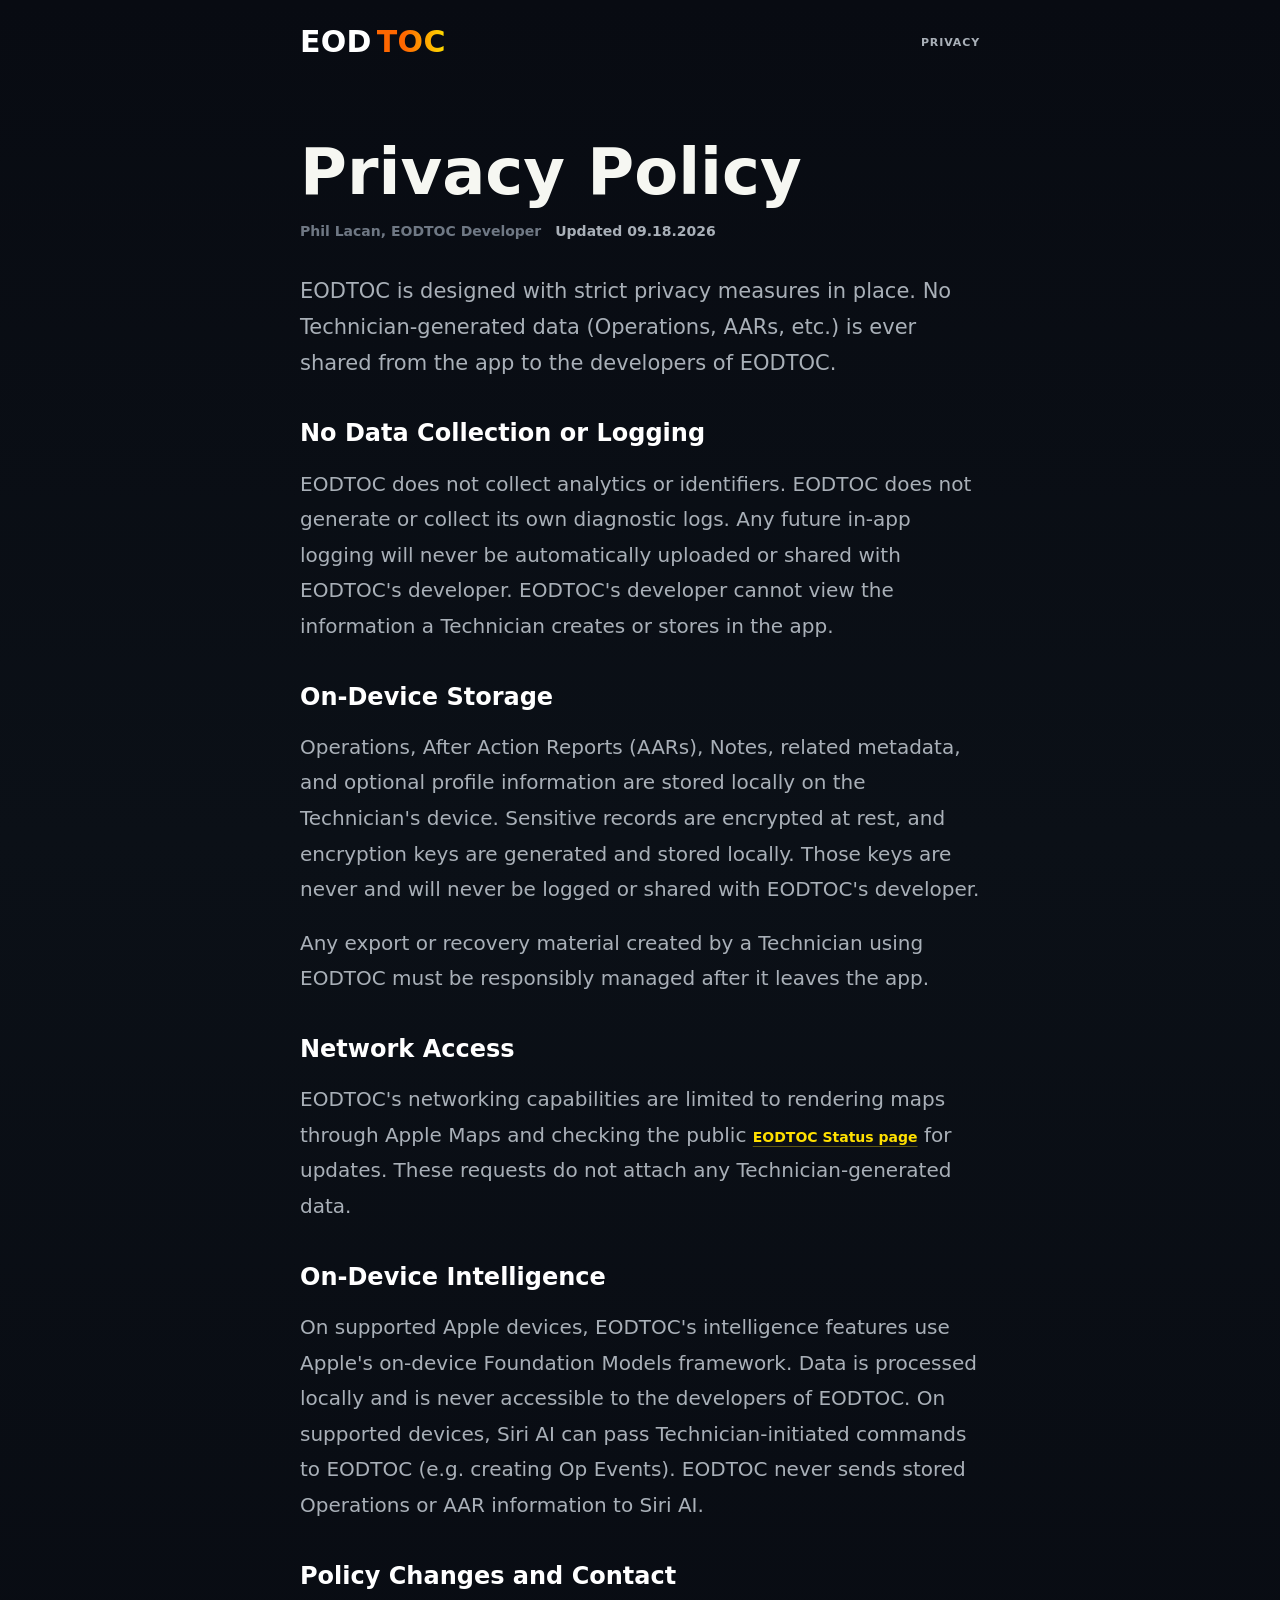
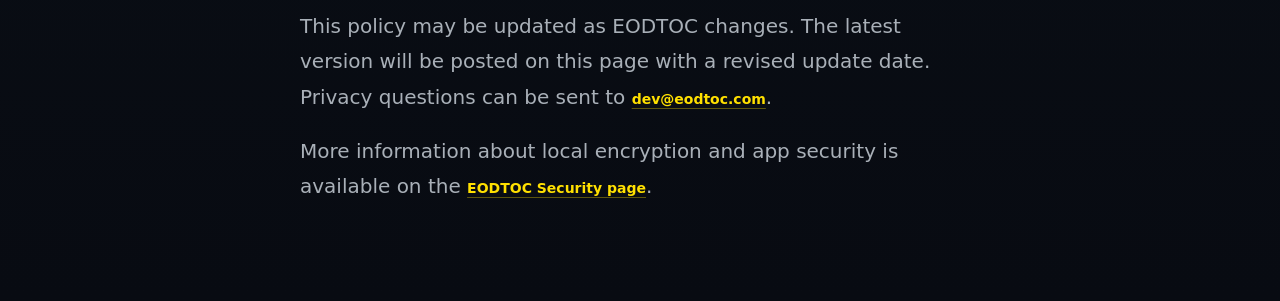
==== privacy/index.html @ 59a1eec7 "pp added, ready for release" ====
<!DOCTYPE html>
<html lang="en">
  <head>
    <meta charset="UTF-8">
    <meta name="viewport" content="width=device-width, initial-scale=1.0">
    <meta name="description" content="EODTOC privacy policy and information about how app data is handled.">
    <title>Privacy | EOD TOC</title>
    <link rel="icon" type="image/png" href="../favicon-small.png">
    <link rel="stylesheet" href="../style.css">
  </head>
  <body class="security-page">
    <header class="security-nav" aria-label="EOD TOC privacy page">
      <a class="title title--compact" href="../" aria-label="EOD TOC home">
        <span class="eod">EOD</span>
        <span class="toc">TOC</span>
      </a>
      <span class="security-nav-label">Privacy</span>
    </header>

    <main class="security-main">
      <article class="security-article">
        <header class="security-hero">
          <h1>Privacy Policy</h1>
          <div class="security-byline">
            <span>Phil Lacan, EODTOC Developer</span>
            <span>Updated 09.18.2026</span>
          </div>
          <p>
            EODTOC is designed with strict privacy measures in place.
            No Technician-generated data (Operations, AARs, etc.) is ever shared from the app to the developers of EODTOC.
          </p>
        </header>

        <section class="security-prose" aria-labelledby="collection-title">
          <h2 id="collection-title">No Data Collection or Logging</h2>
          <p>
            EODTOC does not collect analytics or identifiers. EODTOC does not generate or collect its own diagnostic
            logs. Any future in-app logging will never be automatically uploaded or shared with EODTOC's developer.
            EODTOC's developer cannot view the information a Technician creates or stores in the app.
          </p>
        </section>

        <section class="security-prose" aria-labelledby="storage-title">
          <h2 id="storage-title">On-Device Storage</h2>
          <p>
            Operations, After Action Reports (AARs), Notes, related metadata, and optional profile information are
            stored locally on the Technician's device. Sensitive records are encrypted at rest, and encryption keys
            are generated and stored locally. Those keys are never and will never be logged or shared with EODTOC's developer.
          </p>
          <p>
            Any export or recovery material created by a Technician using EODTOC must be
            responsibly managed after it leaves the app.
          </p>
        </section>

        <section class="security-prose" aria-labelledby="network-title">
          <h2 id="network-title">Network Access</h2>
          <p>
            EODTOC's networking capabilities are limited to rendering maps through Apple Maps and checking the public
            <a href="../status/">EODTOC Status page</a> for updates. These requests do not attach any Technician-generated
            data.
          </p>
        </section>

        <section class="security-prose" aria-labelledby="intelligence-title">
          <h2 id="intelligence-title">On-Device Intelligence</h2>
          <p>
            On supported Apple devices, EODTOC's intelligence features use Apple's on-device Foundation Models
            framework. Data is processed locally and is never accessible to the developers of EODTOC. On supported devices,
            Siri AI can pass Technician-initiated commands to EODTOC (e.g. creating Op Events). EODTOC never sends stored
            Operations or AAR information to Siri AI.
          </p>
        </section>

        <section class="security-prose" aria-labelledby="changes-title">
          <h2 id="changes-title">Policy Changes and Contact</h2>
          <p>
            This policy may be updated as EODTOC changes. The latest version will be posted on this page with a revised
            update date. Privacy questions can be sent to <a href="mailto:dev@eodtoc.com">dev@eodtoc.com</a>.
          </p>
          <p>
            More information about local encryption and app security is available on the
            <a href="../security/">EODTOC Security page</a>.
          </p>
        </section>
      </article>
    </main>
  </body>
</html>
---- style.css ----
:root {
  --bg: #080b12;
  --panel: rgba(18, 23, 32, 0.78);
  --panel-strong: rgba(26, 33, 45, 0.92);
  --line: rgba(255, 255, 255, 0.12);
  --text: #f6f7f2;
  --muted: #a9b0b8;
  --subtle: #6f7884;
  --orange: #ff6700;
  --gold: #ffe000;
  --green: #71d28b;
  --cyan: #63c9d7;
  --red: #f16165;
  --scroll-progress: 0;
  --top-progress: 0;
  --top-offset: -14px;
  --top-bg-alpha: 0;
  --top-border-alpha: 0;
  --top-shadow-alpha: 0;
  --splash-opacity: 1;
  --splash-offset: 0px;
  --splash-scale: 1;
  --email-opacity: 1;
}

* {
  margin: 0;
  padding: 0;
  box-sizing: border-box;
}

html {
  background: var(--bg);
  color: var(--text);
  scroll-behavior: smooth;
}

body {
  min-height: 100vh;
  overflow-x: hidden;
  background:
    radial-gradient(circle at 82% 18%, rgba(99, 201, 215, 0.08), transparent 28%),
    radial-gradient(circle at 18% 92%, rgba(255, 103, 0, 0.1), transparent 30%),
    linear-gradient(180deg, #080b12 0%, #0b1017 42%, #080b12 100%);
  font-family: Inter, ui-sans-serif, system-ui, -apple-system, BlinkMacSystemFont, "Segoe UI", sans-serif;
}

body::before {
  position: fixed;
  inset: 0;
  z-index: -1;
  pointer-events: none;
  content: "";
  background-image:
    linear-gradient(rgba(255, 255, 255, 0.035) 1px, transparent 1px),
    linear-gradient(90deg, rgba(255, 255, 255, 0.025) 1px, transparent 1px);
  background-size: 72px 72px;
  -webkit-mask-image: linear-gradient(to bottom, transparent 0%, #000 16%, #000 74%, transparent 100%);
  mask-image: linear-gradient(to bottom, transparent 0%, #000 16%, #000 74%, transparent 100%);
}

main {
  min-height: 100vh;
}

.top-bar {
  position: fixed;
  top: 16px;
  left: 50%;
  z-index: 20;
  width: min(760px, calc(100% - 18px));
  display: flex;
  align-items: center;
  justify-content: space-between;
  gap: 24px;
  padding: 12px clamp(14px, 2.8vw, 24px);
  overflow: hidden;
  border: 1px solid rgba(255, 255, 255, var(--top-border-alpha));
  border-radius: 999px;
  background: rgba(8, 11, 18, var(--top-bg-alpha));
  opacity: var(--top-progress);
  pointer-events: none;
  transform: translate(-50%, var(--top-offset));
  transition: opacity 140ms ease, transform 140ms ease, width 220ms ease, padding 220ms ease, gap 220ms ease;
  backdrop-filter: blur(18px);
  box-shadow: 0 18px 50px rgba(0, 0, 0, var(--top-shadow-alpha));
}

body.is-top-visible .top-bar {
  pointer-events: auto;
}

body.is-at-end .top-bar {
  width: min(600px, calc(100% - 18px));
  align-items: center;
  justify-content: flex-start;
  gap: 0;
  padding-inline: clamp(14px, 2.4vw, 20px);
}

.splash {
  position: fixed;
  top: 50%;
  left: 50%;
  z-index: 10;
  display: flex;
  flex-direction: column;
  align-items: center;
  gap: 14px;
  opacity: var(--splash-opacity);
  filter: blur(0);
  pointer-events: none;
  transform: translate(-50%, calc(-50% + var(--splash-offset))) scale(var(--splash-scale));
  transition: opacity 120ms ease, filter 120ms ease, transform 120ms ease;
}

body.is-scrolled .splash {
  opacity: 0;
  filter: blur(10px);
  transform: translate(-50%, -50%) scale(0.98);
}

.scroll-cue {
  position: fixed;
  left: 50%;
  bottom: 14px;
  z-index: 11;
  display: grid;
  justify-items: center;
  gap: 5px;
  padding: 8px 14px;
  color: var(--subtle);
  text-decoration: none;
  opacity: 0;
  pointer-events: auto;
  transform: translateX(-50%);
  animation: scroll-cue-in 500ms ease-out 850ms forwards;
  transition: color 160ms ease, opacity 160ms ease;
}

.scroll-cue span {
  font-size: 9px;
  font-weight: 800;
  letter-spacing: 0.2em;
  animation: scroll-cue-pulse 3.2s ease-in-out infinite;
}

.scroll-cue i {
  color: var(--orange);
  font-size: 18px;
  line-height: 1;
}

.scroll-cue:hover,
.scroll-cue:focus-visible {
  color: var(--text);
}

.scroll-cue:focus-visible {
  border-radius: 8px;
  outline: 2px solid var(--gold);
  outline-offset: 2px;
}

body.is-scrolled .scroll-cue {
  opacity: 0;
  pointer-events: none;
  animation: none;
}

@keyframes scroll-cue-in {
  to {
    opacity: 1;
  }
}

@keyframes scroll-cue-pulse {
  0%,
  100% {
    opacity: 0.4;
  }

  50% {
    opacity: 1;
  }
}

.title {
  display: flex;
  align-items: baseline;
  gap: 10px;
  white-space: nowrap;
}

.eod,
.toc {
  font-size: clamp(48px, 8vw, 76px);
  font-weight: 800;
  letter-spacing: 0.035em;
  line-height: 0.95;
}

.eod {
  color: #fff;
}

.toc {
  opacity: 0;
  filter: blur(8px);
  transform: translateY(8px);
  background: linear-gradient(90deg, var(--orange), var(--orange) 40%, var(--gold));
  -webkit-background-clip: text;
  -webkit-text-fill-color: transparent;
  background-clip: text;
  animation: toc-in 650ms ease-out 150ms forwards;
}

.title--compact {
  gap: 5px;
}

.title--compact .eod,
.title--compact .toc {
  font-size: clamp(22px, 3vw, 30px);
  letter-spacing: 0.01em;
}

.title--compact .toc {
  animation: none;
  filter: none;
  opacity: 1;
  transform: none;
}

@keyframes toc-in {
  from {
    opacity: 0;
    filter: blur(8px);
    transform: translateY(8px);
  }

  to {
    opacity: 1;
    filter: blur(0);
    transform: translateY(0);
  }
}

.soon-row {
  display: flex;
  align-items: center;
  gap: 16px;
}

.soon-row--compact {
  gap: 14px;
  max-width: 170px;
  overflow: hidden;
  opacity: 1;
  transform: translateX(0);
  transition: opacity 220ms ease, max-width 260ms ease, transform 260ms ease, gap 260ms ease;
}

body.is-at-end .top-bar .soon-row--compact {
  max-width: 0;
  gap: 0;
  opacity: 0;
  transform: none;
}

.soon-label {
  color: var(--muted);
  font-size: 16px;
  font-weight: 600;
  letter-spacing: 0.15em;
}

.soon-row--compact .soon-label {
  font-size: 12px;
}

.icons {
  display: flex;
  align-items: center;
  gap: 14px;
}

.icon {
  color: var(--muted);
  font-size: 30px;
  line-height: 1;
}

.soon-row--compact .icon {
  font-size: 22px;
}

@media (min-width: 1100px) {
  .top-bar {
    padding-inline: 18px;
  }
}

.feature-scroll {
  width: min(1180px, calc(100% - 36px));
  margin: 0 auto;
  padding: min(42vh, 360px) 0 96px;
  opacity: var(--scroll-progress);
  transform: translateY(18px);
  transition: opacity 150ms ease, transform 170ms ease;
}

.end-availability {
  min-height: min(46vh, 440px);
  display: flex;
  align-items: center;
  justify-content: center;
  padding: 60px 0 128px;
  opacity: 0;
  filter: blur(18px);
  transform: translateY(22px) scale(0.96);
  transition: opacity 420ms ease, filter 520ms ease, transform 520ms ease;
}

body.is-at-end .end-availability {
  opacity: 1;
  filter: blur(0);
  transform: translateY(0) scale(1);
}

.end-soon-label {
  color: rgba(246, 247, 242, 0.92);
  font-size: clamp(32px, 6vw, 54px);
  font-weight: 900;
  letter-spacing: 0.18em;
  white-space: nowrap;
}

body.is-scrolled .feature-scroll {
  transform: translateY(0);
}

.feature-heading {
  width: min(820px, 100%);
  margin: 0 auto clamp(72px, 11vw, 128px);
  text-align: left;
}

.eyebrow,
.feature-kicker {
  color: var(--gold);
  font-size: 12px;
  font-weight: 800;
  letter-spacing: 0.18em;
  text-transform: uppercase;
}

.feature-heading h1 {
  margin-top: 0;
  color: var(--text);
  font-size: clamp(34px, 5.6vw, 64px);
  font-weight: 800;
  letter-spacing: -0.04em;
  line-height: 0.98;
}

.feature-grid {
  display: block;
}

.feature-section {
  display: grid;
  grid-template-columns: repeat(2, minmax(0, 1fr));
  align-items: center;
  gap: clamp(24px, 4vw, 56px);
  min-height: min(72vh, 720px);
  margin: 0 0 clamp(36px, 6vw, 72px);
  padding: clamp(24px, 5vw, 58px);
}

.feature-section .feature-copy {
  grid-column: 2;
  grid-row: 1;
}

.feature-section .feature-visual {
  grid-column: 1;
  grid-row: 1;
}

.feature-section--intelligence .feature-copy,
.feature-section--security .feature-copy {
  grid-column: 1;
  justify-self: end;
}

.feature-section--intelligence .feature-visual,
.feature-section--security .feature-visual {
  grid-column: 2;
}

.feature-section:last-child {
  margin-bottom: 0;
}

.feature-copy {
  max-width: 560px;
}

.feature-section--security .feature-copy {
  max-width: 720px;
}

.feature-copy h2 {
  max-width: 560px;
  margin-top: 12px;
  color: #fff;
  font-size: clamp(28px, 3.6vw, 48px);
  font-weight: 800;
  letter-spacing: -0.035em;
  line-height: 1;
}

.ai-gradient-text {
  color: transparent;
  background: linear-gradient(90deg, #54d6ff, #9b6dff, #e071ff);
  -webkit-background-clip: text;
  background-clip: text;
}

.ai-wordmark {
  font-family: "Inter", ui-sans-serif, system-ui, sans-serif;
  font-weight: 900;
  letter-spacing: 0;
}

.feature-copy p:last-child {
  margin-top: 20px;
  color: var(--muted);
  font-size: clamp(15px, 1.35vw, 18px);
  font-weight: 500;
  line-height: 1.62;
}

.feature-details {
  font-weight: 500;
}

.feature-details a {
  color: var(--gold);
  text-underline-offset: 3px;
}

.feature-visual {
  display: grid;
  min-height: min(72vh, 620px);
  place-items: center;
  min-width: 0;
  opacity: 0;
  filter: blur(16px);
}

.feature-visual.is-demo-visible {
  animation: feature-demo-in 760ms cubic-bezier(0.16, 1, 0.3, 1) both;
  animation-delay: 80ms;
}

.feature-section--security .feature-visual {
  min-height: min(46vh, 420px);
}

@keyframes feature-demo-in {
  from {
    opacity: 0;
    filter: blur(16px);
  }

  to {
    opacity: 1;
    filter: blur(0);
  }
}

.feature-copy > .feature-kicker,
.feature-copy > h2,
.feature-copy > p:last-child {
  opacity: 0;
  transform: translateX(-56px);
}

.feature-section.is-title-revealed .feature-copy > .feature-kicker,
.feature-section.is-title-revealed .feature-copy > h2,
.feature-section.is-revealed .feature-copy > p:last-child {
  animation-name: feature-copy-in;
  animation-duration: 900ms;
  animation-timing-function: cubic-bezier(0.16, 1, 0.3, 1);
  animation-fill-mode: both;
}

.feature-section.is-title-revealed .feature-copy > .feature-kicker {
  animation-delay: 0ms;
}

.feature-section.is-title-revealed .feature-copy > h2 {
  animation-delay: 42ms;
}

.feature-section.is-revealed .feature-copy > p:last-child {
  animation-delay: 190ms;
}

.feature-section--intelligence .feature-copy > .feature-kicker,
.feature-section--intelligence .feature-copy > h2,
.feature-section--intelligence .feature-copy > p:last-child,
.feature-section--security .feature-copy > .feature-kicker,
.feature-section--security .feature-copy > h2,
.feature-section--security .feature-copy > p:last-child {
  opacity: 1;
  transform: none;
  animation: none !important;
}

@keyframes feature-copy-in {
  from {
    opacity: 0;
    transform: translateX(-56px);
  }

  to {
    opacity: 1;
    transform: translateX(0);
  }
}

.device-shell {
  position: relative;
  width: min(100%, 360px);
  aspect-ratio: 3 / 5;
  margin: 0 auto;
  overflow: hidden;
  border: 1px solid rgba(255, 255, 255, 0.18);
  border-radius: 34px;
  background:
    linear-gradient(180deg, rgba(255, 255, 255, 0.14), transparent 20%),
    #111820;
  box-shadow:
    inset 0 0 0 9px #080b12,
    inset 0 0 0 10px rgba(255, 255, 255, 0.08),
    0 24px 70px rgba(0, 0, 0, 0.44);
}

.device-shell::before {
  position: absolute;
  top: 16px;
  left: 50%;
  width: 86px;
  height: 8px;
  border-radius: 99px;
  content: "";
  background: rgba(255, 255, 255, 0.18);
  transform: translateX(-50%);
}

.screenshot-shell {
  border-color: transparent;
  box-shadow:
    inset 0 0 0 9px #080b12,
    0 24px 70px rgba(0, 0, 0, 0.44);
}

.device-shell > * {
  position: absolute;
}

.image-slot {
  inset: 46px 28px 28px;
  display: grid;
  place-items: center;
  align-content: center;
  gap: 14px;
  border: 1px dashed rgba(255, 255, 255, 0.22);
  border-radius: 24px;
  color: rgba(246, 247, 242, 0.72);
  background:
    linear-gradient(135deg, rgba(255, 255, 255, 0.08), transparent 38%),
    rgba(255, 255, 255, 0.035);
  font-size: 12px;
  font-weight: 900;
  letter-spacing: 0.16em;
  text-align: center;
  text-transform: uppercase;
}

.image-slot i {
  color: var(--gold);
  font-size: 34px;
}

.preview-image-stack {
  inset: 10px;
  overflow: hidden;
  border-radius: 22px;
  background: #111820;
  box-shadow: inset 0 0 0 1px rgba(255, 224, 0, 0.16);
}

.preview-image-stack img {
  position: absolute;
  inset: 0;
  width: 100%;
  height: 100%;
  object-fit: cover;
}

.preview-image-stack img:first-child {
  opacity: 1;
}

.preview-image-stack img:last-child {
  opacity: 0;
}

.feature-section.is-revealed .preview-image-stack img:first-child {
  animation: preview-primary-cycle 6.8s ease-in-out infinite;
}

.feature-section.is-revealed .preview-image-stack img:last-child {
  animation: preview-secondary-cycle 6.8s ease-in-out infinite;
}

@keyframes preview-primary-cycle {
  0%,
  42% {
    opacity: 1;
    filter: blur(0);
  }

  52%,
  86% {
    opacity: 0;
    filter: blur(8px);
  }

  100% {
    opacity: 1;
    filter: blur(0);
  }
}

@keyframes preview-secondary-cycle {
  0%,
  42% {
    opacity: 0;
    filter: blur(8px);
  }

  52%,
  86% {
    opacity: 1;
    filter: blur(0);
  }

  100% {
    opacity: 0;
    filter: blur(8px);
  }
}

.intelligence-shell {
  background:
    linear-gradient(180deg, rgba(255, 255, 255, 0.12), transparent 18%),
    #10161e;
}

.ai-summary-demo {
  inset: 54px 28px 28px;
  display: flex;
  flex-direction: column;
  justify-content: center;
  gap: 14px;
}

.operation-entry {
  display: flex;
  align-items: center;
  justify-content: space-between;
  gap: 14px;
  padding: 12px;
  border: 1px solid rgba(169, 176, 184, 0.3);
  border-radius: 16px;
  background: rgba(29, 39, 49, 0.95);
}

.operation-entry div {
  display: grid;
  gap: 5px;
}

.operation-entry div:last-child {
  text-align: right;
}

.operation-entry strong {
  color: var(--text);
  font-size: 12px;
  font-weight: 900;
  letter-spacing: 0.08em;
}

.operation-entry span {
  color: var(--muted);
  font-size: 10px;
  font-weight: 900;
  letter-spacing: 0.1em;
  white-space: nowrap;
}

.operation-entry div:last-child strong {
  color: var(--red);
}

.mission-summary-block {
  display: grid;
  gap: 8px;
}

.mission-summary-block > p {
  color: var(--muted);
  font-size: 10px;
  font-weight: 900;
  letter-spacing: 0.14em;
  text-transform: uppercase;
}

.summary-stage {
  position: relative;
  min-height: 124px;
}

.summary-empty,
.summary-preview {
  position: absolute;
  inset: 0;
  border: 1px solid rgba(169, 176, 184, 0.3);
  border-radius: 18px;
  background: rgba(29, 39, 49, 0.95);
}

.summary-empty {
  display: grid;
  align-content: start;
  gap: 10px;
  padding: 14px;
  opacity: 1;
  filter: blur(0);
}

.summary-empty span {
  display: block;
  height: 10px;
  border-radius: 99px;
  background: rgba(169, 176, 184, 0.18);
}

.summary-empty span:nth-child(1) {
  width: 72%;
}

.summary-empty span:nth-child(2) {
  width: 88%;
}

.summary-empty span:nth-child(3) {
  width: 54%;
}

.summary-preview {
  display: flex;
  align-items: flex-start;
  padding: 14px;
  color: var(--text);
  font-size: clamp(11px, 1.35vw, 13px);
  font-weight: 700;
  line-height: 1.45;
  opacity: 0;
  filter: blur(7px);
}

.summary-preview span {
  display: -webkit-box;
  overflow: hidden;
  -webkit-box-orient: vertical;
  -webkit-line-clamp: 3;
}

.feature-section.is-revealed .summary-empty {
  animation: summary-empty-cycle 7.4s ease-in-out infinite;
}

.feature-section.is-revealed .summary-preview {
  animation: summary-cycle 7.4s ease-in-out infinite;
}

.generate-row {
  display: flex;
  justify-content: flex-end;
}

.generate-row span {
  position: relative;
  min-width: 104px;
  min-height: 42px;
  display: inline-grid;
  place-items: center;
  border: 1px solid rgba(255, 255, 255, 0.16);
  border-radius: 999px;
  color: transparent;
  background: rgba(255, 255, 255, 0.08);
  box-shadow: inset 0 1px 0 rgba(255, 255, 255, 0.16);
  font-size: 11px;
  font-weight: 900;
  letter-spacing: 0.13em;
}

.feature-section.is-revealed .generate-row span {
  animation: generate-press-shell 7.4s ease-in-out infinite;
}

.generate-row span::before {
  position: absolute;
  inset: 0;
  display: grid;
  place-items: center;
  content: "GENERATE";
  color: var(--text);
}

.feature-section.is-revealed .generate-row span::before {
  animation: generate-press-text 7.4s ease-in-out infinite;
}

@keyframes summary-empty-cycle {
  0%,
  8% {
    opacity: 1;
    filter: blur(0);
  }

  16%,
  72% {
    opacity: 0;
    filter: blur(7px);
  }

  80%,
  100% {
    opacity: 1;
    filter: blur(0);
  }
}

@keyframes summary-cycle {
  0%,
  8% {
    opacity: 0;
    filter: blur(7px);
  }

  16%,
  72% {
    opacity: 1;
    filter: blur(0);
  }

  80%,
  100% {
    opacity: 0;
    filter: blur(7px);
  }
}

@keyframes generate-press-shell {
  0%,
  8%,
  100% {
    background: rgba(255, 255, 255, 0.08);
    transform: scale(1);
  }

  3%,
  5% {
    background: rgba(255, 255, 255, 0.14);
    transform: scale(0.92);
  }
}

@keyframes generate-press-text {
  0%,
  8%,
  100% {
    color: var(--text);
    background: none;
    -webkit-background-clip: initial;
    background-clip: initial;
  }

  3%,
  5% {
    color: transparent;
    background: linear-gradient(90deg, #54d6ff, #9b6dff, #e071ff);
    -webkit-background-clip: text;
    background-clip: text;
  }
}

.visual-security {
  display: grid;
  place-items: center;
  min-height: 280px;
}

.security-lock {
  color: var(--gold);
  font-size: clamp(84px, 9vw, 132px);
  line-height: 1;
}

.feature-section--security.is-revealed .security-lock {
  animation: security-lock-color 1.05s ease forwards;
}

@keyframes security-lock-color {
  0%,
  68% {
    color: var(--gold);
  }

  100% {
    color: var(--red);
  }
}

.security-page {
  color: var(--text);
  background:
    linear-gradient(180deg, #080b12 0%, #0b1017 44%, #080b12 100%);
}

.security-nav {
  width: min(680px, calc(100% - 48px));
  margin: 0 auto;
  padding: 28px 0 0;
  display: flex;
  align-items: center;
  justify-content: space-between;
  gap: 18px;
}

.security-nav .title {
  text-decoration: none;
}

.security-nav-label {
  color: var(--muted);
  font-size: 11px;
  font-weight: 700;
  letter-spacing: 0.08em;
  text-transform: uppercase;
}

.security-main {
  width: min(680px, calc(100% - 48px));
  margin: 0 auto;
  padding: clamp(48px, 8vw, 82px) 0 96px;
}

.security-article {
  display: grid;
  gap: 38px;
}

.security-hero {
  width: 100%;
}

.security-hero h1 {
  color: var(--text);
  font-family: Inter, ui-sans-serif, system-ui, -apple-system, BlinkMacSystemFont, "Segoe UI", sans-serif;
  font-size: clamp(42px, 7vw, 64px);
  font-weight: 900;
  letter-spacing: 0;
  line-height: 1.04;
}

.security-byline {
  margin-top: 18px;
  display: flex;
  flex-wrap: wrap;
  gap: 6px 14px;
  color: var(--subtle);
  font-size: 14px;
  font-weight: 800;
  letter-spacing: 0;
}

.security-byline span + span {
  color: var(--muted);
}

.security-hero > p:last-child {
  margin-top: 34px;
  color: var(--muted);
  font-family: Inter, ui-sans-serif, system-ui, -apple-system, BlinkMacSystemFont, "Segoe UI", sans-serif;
  font-size: 21px;
  font-weight: 500;
  line-height: 1.72;
}

.security-prose {
  max-width: 100%;
}

.security-prose + .security-prose {
  padding-top: 0;
  border-top: 0;
}

.security-prose h2 {
  color: #fff;
  font-family: ui-sans-serif, system-ui, -apple-system, BlinkMacSystemFont, "Segoe UI", sans-serif;
  font-size: 24px;
  font-weight: 800;
  letter-spacing: 0;
  line-height: 1.22;
}

.security-prose p {
  margin-top: 18px;
  color: var(--muted);
  font-family: Inter, ui-sans-serif, system-ui, -apple-system, BlinkMacSystemFont, "Segoe UI", sans-serif;
  font-size: 20px;
  font-weight: 500;
  line-height: 1.78;
}

.security-prose em {
  color: var(--text);
  font-style: italic;
  font-weight: 500;
}

.security-prose a {
  color: var(--gold);
  font-family: ui-sans-serif, system-ui, -apple-system, BlinkMacSystemFont, "Segoe UI", sans-serif;
  font-size: 14px;
  font-weight: 800;
  text-decoration: underline;
  text-decoration-color: rgba(255, 224, 0, 0.34);
  text-underline-offset: 4px;
}

.security-references {
  margin-top: 12px;
  padding-top: 26px;
  border-top: 1px solid rgba(255, 255, 255, 0.12);
}

.email {
  position: fixed;
  left: 50%;
  bottom: 22px;
  z-index: 21;
  color: var(--subtle);
  font-size: 12px;
  font-weight: 800;
  letter-spacing: 0.1em;
  white-space: nowrap;
  opacity: 0;
  transform: translateX(-50%);
  transition: opacity 160ms ease;
  display: flex;
  align-items: center;
  gap: 0;
}

.footer-links {
  display: flex;
  align-items: center;
  gap: 9px;
  max-width: 0;
  overflow: hidden;
  opacity: 0;
  transition: max-width 260ms ease, margin-left 260ms ease, opacity 180ms ease;
}

.footer-links a {
  color: var(--subtle);
  text-decoration: none;
  text-transform: uppercase;
  transition: color 160ms ease;
}

.footer-links a:hover,
.footer-links a:focus-visible {
  color: var(--text);
}

body.is-scrolled .email {
  opacity: 0;
}

body.is-at-end .email {
  opacity: 1;
}

body.is-at-end .footer-links {
  max-width: 220px;
  margin-left: 9px;
  opacity: 1;
}

@media (max-width: 860px) {
  .top-bar {
    gap: 14px;
    padding: 14px 18px;
  }

  body.is-at-end .top-bar {
    width: min(440px, calc(100% - 28px));
  }

  .title--compact .eod,
  .title--compact .toc {
    font-size: 22px;
  }

  .soon-row--compact {
    gap: 10px;
  }

  .soon-row--compact .soon-label {
    font-size: 11px;
  }

  .soon-row--compact .icons {
    gap: 10px;
  }

  .soon-row--compact .icon {
    font-size: 20px;
  }

  .feature-scroll {
    width: min(680px, calc(100% - 28px));
    padding-top: 34vh;
    padding-bottom: 112px;
  }

  .feature-heading {
    text-align: left;
  }

  .feature-heading h1 {
    font-size: clamp(32px, 9vw, 46px);
    line-height: 1.03;
  }

  .feature-grid {
    display: block;
  }

  .feature-section {
    grid-template-columns: 1fr;
    gap: 26px;
    min-height: 0;
    margin-bottom: 52px;
    padding: 56px 0 52px;
  }

  .feature-section:first-child {
    padding-top: 0;
  }

  .feature-section .feature-copy,
  .feature-section .feature-visual {
    grid-column: auto;
    grid-row: auto;
  }

  .feature-section .feature-copy {
    order: 1;
  }

  .feature-section .feature-visual {
    order: 2;
  }

  .feature-section--intelligence .feature-copy,
  .feature-section--security .feature-copy,
  .feature-section--intelligence .feature-visual,
  .feature-section--security .feature-visual {
    grid-column: auto;
  }

  .feature-section--intelligence .feature-copy,
  .feature-section--security .feature-copy {
    justify-self: stretch;
  }

  .feature-copy {
    max-width: none;
  }

  .feature-copy h2 {
    font-size: clamp(29px, 9vw, 42px);
  }

  .feature-visual {
    min-height: clamp(360px, 78vw, 520px);
  }

  .security-main {
    width: min(680px, calc(100% - 40px));
    padding-top: 52px;
  }

  .feature-section--security .visual-security {
    min-height: 180px;
  }

  .feature-section--security .security-lock {
    font-size: clamp(82px, 24vw, 116px);
  }

  .device-shell {
    max-width: 360px;
  }
}

@media (max-width: 520px) {
  .splash {
    width: 100%;
    padding: 0 20px;
  }

  .top-bar {
    align-items: flex-start;
    padding-bottom: 12px;
  }

  .top-bar .icons {
    gap: 8px;
  }

  .top-bar .soon-label {
    display: inline;
    font-size: 10px;
  }

  .eod,
  .toc {
    font-size: clamp(44px, 16vw, 62px);
  }

  .feature-scroll {
    width: calc(100% - 22px);
    padding-top: 32vh;
  }

  .feature-heading {
    margin-bottom: 64px;
    padding: 0 4px;
  }

  .feature-heading h1 {
    font-size: clamp(32px, 10vw, 44px);
    letter-spacing: -0.04em;
  }

  .feature-section {
    gap: 18px;
    margin-bottom: 48px;
    padding: 0;
  }

  .feature-visual {
    min-height: 330px;
  }

  .security-nav {
    width: calc(100% - 36px);
    align-items: flex-start;
  }

  .security-nav-label {
    padding-top: 4px;
    font-size: 10px;
  }

  .security-main {
    width: calc(100% - 36px);
    padding-top: 42px;
    padding-bottom: 72px;
  }

  .security-hero h1 {
    font-size: clamp(38px, 11vw, 48px);
    line-height: 1.08;
  }

  .security-byline {
    gap: 8px;
    font-size: 13px;
  }

  .security-prose h2 {
    font-size: 22px;
  }

  .security-hero > p:last-child,
  .security-prose p {
    font-size: 19px;
    line-height: 1.72;
  }

  .feature-copy p:last-child {
    font-size: 15px;
    line-height: 1.56;
  }

  .device-shell {
    border-radius: 28px;
  }

  .email {
    bottom: 14px;
    font-size: 10px;
  }
}

@media (orientation: portrait) {
  .feature-copy > .feature-kicker,
  .feature-copy > h2,
  .feature-copy > p:last-child,
  .feature-section--intelligence .feature-copy > .feature-kicker,
  .feature-section--intelligence .feature-copy > h2,
  .feature-section--intelligence .feature-copy > p:last-child,
  .feature-section--security .feature-copy > .feature-kicker,
  .feature-section--security .feature-copy > h2,
  .feature-section--security .feature-copy > p:last-child {
    opacity: 0.28;
    transform: none;
    animation: none !important;
  }

  .feature-section.is-title-revealed .feature-copy > .feature-kicker,
  .feature-section.is-title-revealed .feature-copy > h2,
  .feature-section.is-revealed .feature-copy > p:last-child {
    animation: feature-copy-fade-in 620ms ease-out both !important;
  }

  .feature-section.is-title-revealed .feature-copy > .feature-kicker {
    animation-delay: 70ms !important;
  }

  .feature-section.is-title-revealed .feature-copy > h2 {
    animation-delay: 110ms !important;
  }

  .feature-section.is-revealed .feature-copy > p:last-child {
    animation-delay: 180ms !important;
  }
}

@keyframes feature-copy-fade-in {
  from {
    opacity: 0.28;
  }

  to {
    opacity: 1;
  }
}

@media (prefers-reduced-motion: reduce) {
  html {
    scroll-behavior: auto;
  }

  *,
  *::before,
  *::after {
    animation-duration: 1ms !important;
    animation-iteration-count: 1 !important;
    transition-duration: 1ms !important;
  }

  .scroll-cue {
    opacity: 1;
    animation: none;
  }

  body.is-scrolled .scroll-cue {
    opacity: 0;
  }

  .feature-section.is-title-revealed .feature-copy > .feature-kicker,
  .feature-section.is-title-revealed .feature-copy > h2,
  .feature-section.is-revealed .feature-copy > p:last-child {
    animation-delay: 0ms !important;
  }
}
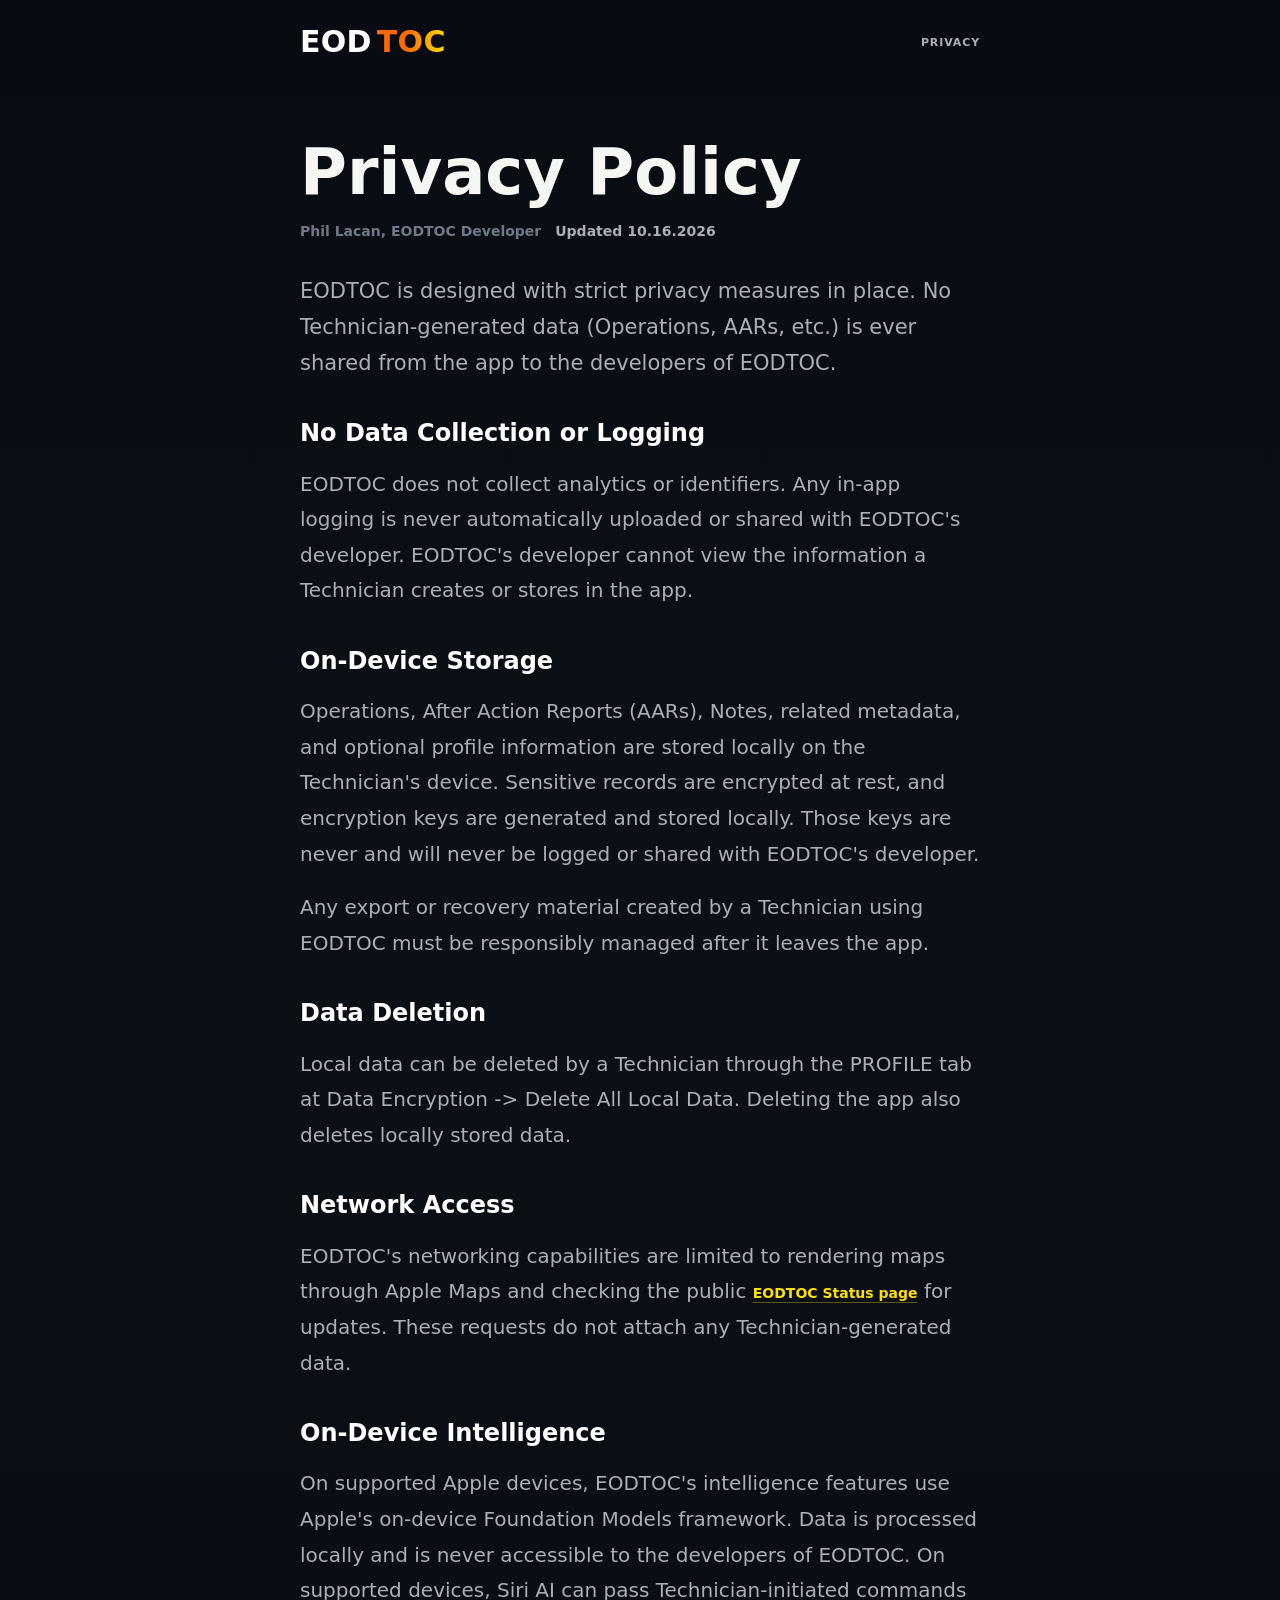
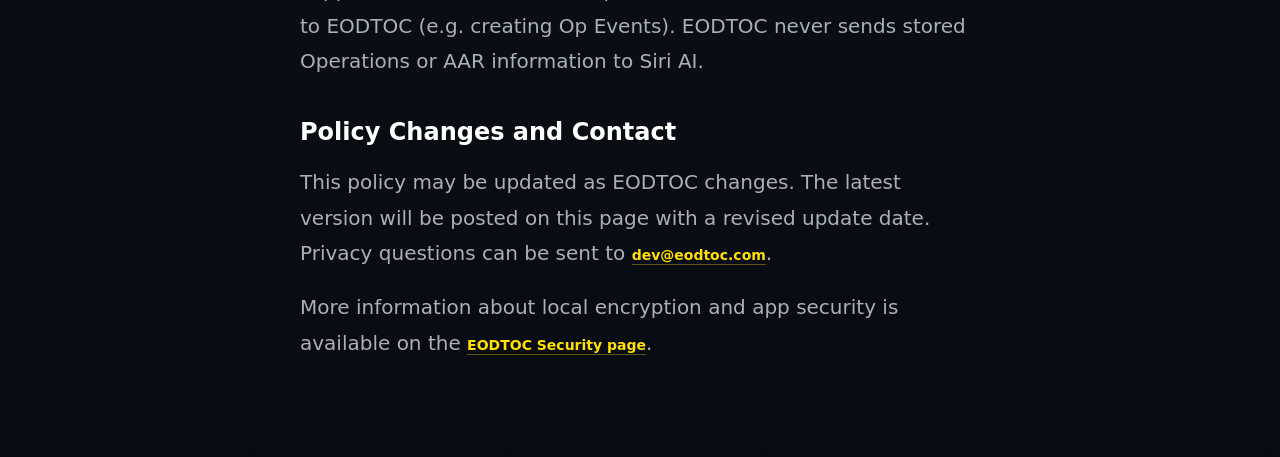
==== commit 547e4631: "launch" ====
--- a/privacy/index.html
+++ b/privacy/index.html
@@ -23,7 +23,7 @@
           <h1>Privacy Policy</h1>
           <div class="security-byline">
             <span>Phil Lacan, EODTOC Developer</span>
-            <span>Updated 09.18.2026</span>
+            <span>Updated 10.16.2026</span>
           </div>
           <p>
             EODTOC is designed with strict privacy measures in place.
@@ -34,8 +34,7 @@
         <section class="security-prose" aria-labelledby="collection-title">
           <h2 id="collection-title">No Data Collection or Logging</h2>
           <p>
-            EODTOC does not collect analytics or identifiers. EODTOC does not generate or collect its own diagnostic
-            logs. Any future in-app logging will never be automatically uploaded or shared with EODTOC's developer.
+            EODTOC does not collect analytics or identifiers. Any in-app logging is never automatically uploaded or shared with EODTOC's developer.
             EODTOC's developer cannot view the information a Technician creates or stores in the app.
           </p>
         </section>
@@ -50,6 +49,14 @@
           <p>
             Any export or recovery material created by a Technician using EODTOC must be
             responsibly managed after it leaves the app.
+          </p>
+        </section>
+
+        <section class="security-prose" aria-labelledby="deletion-title">
+          <h2 id="deletion-title">Data Deletion</h2>
+          <p>
+            Local data can be deleted by a Technician through the PROFILE tab at Data Encryption -&gt; Delete All Local Data.
+            Deleting the app also deletes locally stored data.
           </p>
         </section>
 
--- a/style.css
+++ b/style.css
@@ -1114,7 +1114,7 @@
 }
 
 body.is-at-end .footer-links {
-  max-width: 220px;
+  max-width: 300px;
   margin-left: 9px;
   opacity: 1;
 }
@@ -1410,3 +1410,19 @@
     animation-delay: 0ms !important;
   }
 }
+
+/* Support uses the shared article layout, with a prominent contact link. */
+.support-email {
+  color: var(--gold);
+  text-underline-offset: 4px;
+  overflow-wrap: anywhere;
+}
+
+@media (max-width: 520px) {
+  .email {
+    width: calc(100% - 36px);
+    flex-wrap: wrap;
+    justify-content: center;
+    row-gap: 8px;
+  }
+}
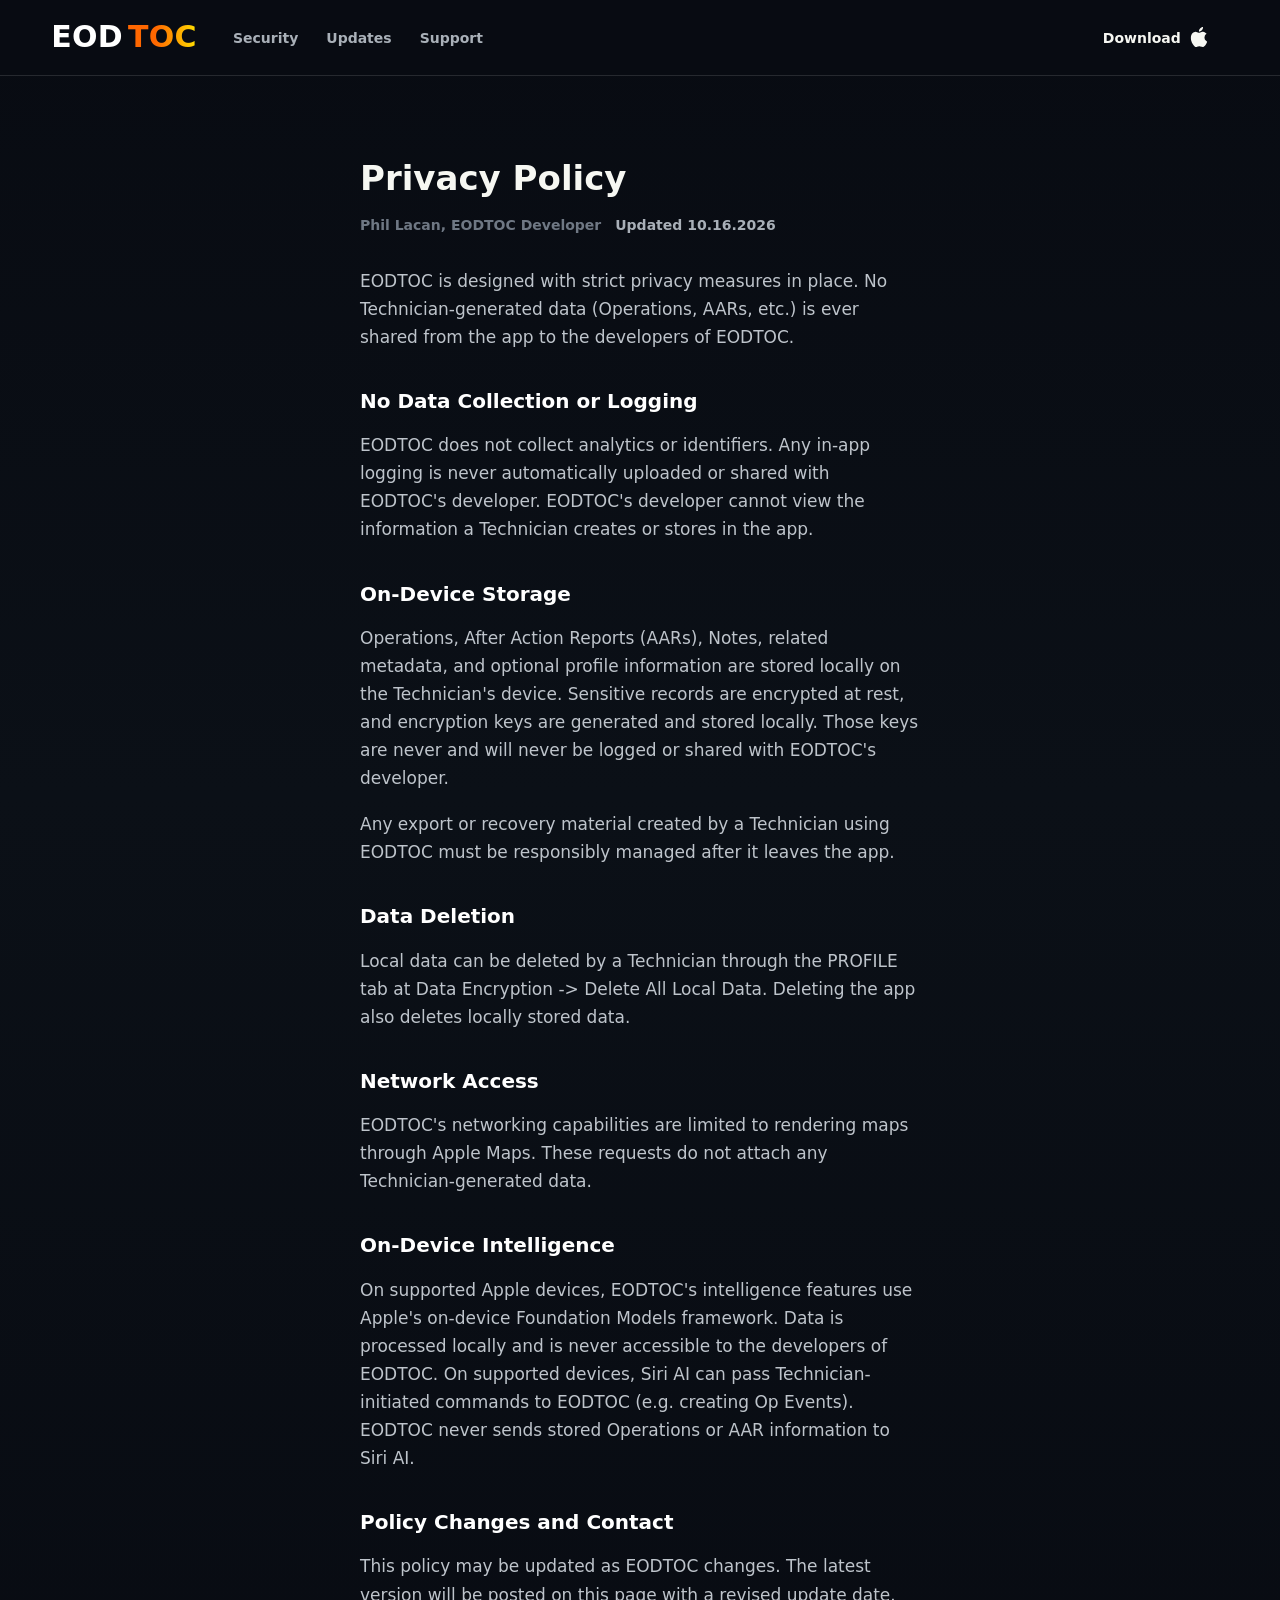
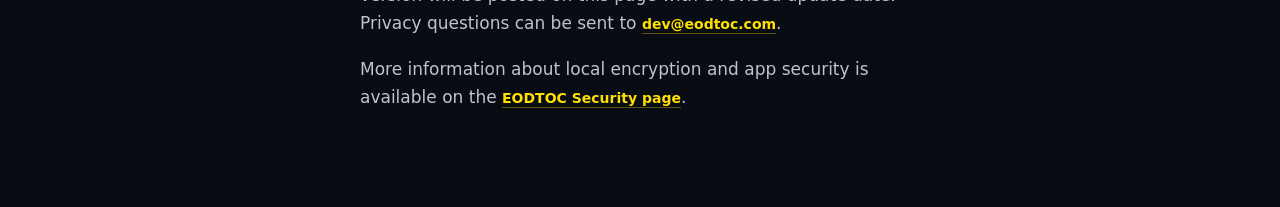
==== commit a749d9a2: "release" ====
--- a/privacy/index.html
+++ b/privacy/index.html
@@ -3,20 +3,40 @@
   <head>
     <meta charset="UTF-8">
     <meta name="viewport" content="width=device-width, initial-scale=1.0">
+    <meta name="apple-itunes-app" content="app-id=6765794276">
     <meta name="description" content="EODTOC privacy policy and information about how app data is handled.">
     <title>Privacy | EOD TOC</title>
     <link rel="icon" type="image/png" href="../favicon-small.png">
-    <link rel="stylesheet" href="../style.css">
+    <link rel="stylesheet" href="../style.css?v=64">
   </head>
   <body class="security-page">
-    <header class="security-nav" aria-label="EOD TOC privacy page">
-      <a class="title title--compact" href="../" aria-label="EOD TOC home">
+    <header class="top-bar is-compact" aria-label="Main navigation">
+      <a class="title title--compact site-brand" href="../" aria-label="EOD TOC home">
         <span class="eod">EOD</span>
         <span class="toc">TOC</span>
       </a>
-      <span class="security-nav-label">Privacy</span>
+      <nav class="site-nav" id="site-navigation" aria-label="Pages">
+        <div class="nav-pages">
+          <a href="../security/">Security</a>
+          <a href="../status/">Updates</a>
+          <a href="../support/">Support</a>
+        </div>
+        <a class="nav-contact" href="mailto:dev@eodtoc.com">dev@eodtoc.com</a>
+      </nav>
+      <div class="nav-actions">
+        <a class="nav-download" href="https://apps.apple.com/app/eodtoc/id6765794276" aria-label="Download EODTOC on the App Store">
+          <span class="nav-download-label">Download</span>
+          <svg class="store-apple" xmlns="http://www.w3.org/2000/svg" viewBox="0 0 16 16" fill="currentColor" aria-hidden="true"><path d="M11.182.008C11.148-.03 9.923.023 8.857 1.18c-1.066 1.156-.902 2.482-.878 2.516s1.52.087 2.475-1.258.762-2.391.728-2.43m3.314 11.733c-.048-.096-2.325-1.234-2.113-3.422s1.675-2.789 1.698-2.854-.597-.79-1.254-1.157a3.7 3.7 0 0 0-1.563-.434c-.108-.003-.483-.095-1.254.116-.508.139-1.653.589-1.968.607-.316.018-1.256-.522-2.267-.665-.647-.125-1.333.131-1.824.328-.49.196-1.422.754-2.074 2.237-.652 1.482-.311 3.83-.067 4.56s.625 1.924 1.273 2.796c.576.984 1.34 1.667 1.659 1.899s1.219.386 1.843.067c.502-.308 1.408-.485 1.766-.472.357.013 1.061.154 1.782.539.571.197 1.111.115 1.652-.105.541-.221 1.324-1.059 2.238-2.758q.52-1.185.473-1.282"/></svg>
+        </a>
+        <button class="nav-menu-toggle" type="button" aria-label="Open navigation" aria-expanded="false" aria-controls="site-navigation">
+          <svg width="24" height="24" viewBox="0 0 24 24" fill="none" stroke="currentColor" stroke-width="1.7" stroke-linecap="round" aria-hidden="true">
+            <path d="M4 6h16M4 12h16M4 18h16"/>
+          </svg>
+        </button>
+      </div>
     </header>
 
+    <div id="page-content">
     <main class="security-main">
       <article class="security-article">
         <header class="security-hero">
@@ -63,9 +83,8 @@
         <section class="security-prose" aria-labelledby="network-title">
           <h2 id="network-title">Network Access</h2>
           <p>
-            EODTOC's networking capabilities are limited to rendering maps through Apple Maps and checking the public
-            <a href="../status/">EODTOC Status page</a> for updates. These requests do not attach any Technician-generated
-            data.
+            EODTOC's networking capabilities are limited to rendering maps through Apple Maps.
+            These requests do not attach any Technician-generated data.
           </p>
         </section>
 
@@ -92,5 +111,8 @@
         </section>
       </article>
     </main>
+    </div>
+
+    <script src="../navigation.js?v=33" type="module"></script>
   </body>
 </html>
--- a/style.css
+++ b/style.css
@@ -11,16 +11,6 @@
   --green: #71d28b;
   --cyan: #63c9d7;
   --red: #f16165;
-  --scroll-progress: 0;
-  --top-progress: 0;
-  --top-offset: -14px;
-  --top-bg-alpha: 0;
-  --top-border-alpha: 0;
-  --top-shadow-alpha: 0;
-  --splash-opacity: 1;
-  --splash-offset: 0px;
-  --splash-scale: 1;
-  --email-opacity: 1;
 }
 
 * {
@@ -43,6 +33,10 @@
     radial-gradient(circle at 18% 92%, rgba(255, 103, 0, 0.1), transparent 30%),
     linear-gradient(180deg, #080b12 0%, #0b1017 42%, #080b12 100%);
   font-family: Inter, ui-sans-serif, system-ui, -apple-system, BlinkMacSystemFont, "Segoe UI", sans-serif;
+}
+
+.home-page {
+  background: linear-gradient(180deg, #080b12 0%, #0b1017 42%, #080b12 100%);
 }
 
 body::before {
@@ -64,125 +58,256 @@
 }
 
 .top-bar {
-  position: fixed;
-  top: 16px;
-  left: 50%;
-  z-index: 20;
-  width: min(760px, calc(100% - 18px));
+  position: sticky;
+  top: 0;
+  z-index: 30;
   display: flex;
   align-items: center;
-  justify-content: space-between;
-  gap: 24px;
-  padding: 12px clamp(14px, 2.8vw, 24px);
+  gap: 36px;
+  width: 100%;
+  min-height: 76px;
+  padding: 12px clamp(20px, 4vw, 64px);
+  border-bottom: 1px solid var(--line);
+  background: #080b12;
+}
+
+.site-brand {
+  position: relative;
+  isolation: isolate;
+  flex-shrink: 0;
+  text-decoration: none;
+}
+
+/* Warm color progression, then return to the original TOC gradient. */
+@property --toc-start-color {
+  syntax: "<color>";
+  inherits: false;
+  initial-value: #ff6700;
+}
+
+@property --toc-end-color {
+  syntax: "<color>";
+  inherits: false;
+  initial-value: #ffe000;
+}
+
+@media (hover: hover) {
+  .site-brand.title--compact.is-gradient-cycling .toc {
+    animation: toc-gradient-cycle 1800ms ease-in-out;
+  }
+}
+
+@keyframes toc-gradient-cycle {
+  0%, 100% {
+    --toc-start-color: #ff6700;
+    --toc-end-color: #ffe000;
+  }
+  22% {
+    --toc-start-color: #ff6700;
+    --toc-end-color: #ff6700;
+  }
+  46% {
+    --toc-start-color: #ffa400;
+    --toc-end-color: #ffa400;
+  }
+  70% {
+    --toc-start-color: #ffe000;
+    --toc-end-color: #ffe000;
+  }
+}
+
+.top-bar .title .eod,
+.top-bar .title .toc {
+  font-size: 30px;
+}
+
+.site-nav {
+  display: flex;
+  align-items: center;
+  flex-shrink: 0;
+  gap: 28px;
+  white-space: nowrap;
+}
+
+.nav-pages {
+  display: contents;
+}
+
+.site-nav a {
+  padding: 10px 0;
+  color: var(--muted);
+  font-size: 14px;
+  font-weight: 600;
+  text-decoration: none;
+}
+
+.site-nav a[aria-current="page"] {
+  color: var(--text);
+}
+
+.site-nav a:hover {
+  color: var(--text);
+}
+
+.site-nav .nav-contact {
+  display: none;
+}
+
+html.nav-is-open,
+html.nav-is-open body {
   overflow: hidden;
-  border: 1px solid rgba(255, 255, 255, var(--top-border-alpha));
-  border-radius: 999px;
-  background: rgba(8, 11, 18, var(--top-bg-alpha));
-  opacity: var(--top-progress);
-  pointer-events: none;
-  transform: translate(-50%, var(--top-offset));
-  transition: opacity 140ms ease, transform 140ms ease, width 220ms ease, padding 220ms ease, gap 220ms ease;
-  backdrop-filter: blur(18px);
-  box-shadow: 0 18px 50px rgba(0, 0, 0, var(--top-shadow-alpha));
-}
-
-body.is-top-visible .top-bar {
-  pointer-events: auto;
-}
-
-body.is-at-end .top-bar {
-  width: min(600px, calc(100% - 18px));
+  overscroll-behavior: none;
+}
+
+html.nav-is-open .top-bar {
+  position: fixed;
+  inset: 0 0 auto;
+}
+
+html.nav-is-open #page-content {
+  padding-top: var(--nav-height, 76px);
+}
+
+.nav-actions {
+  display: flex;
   align-items: center;
-  justify-content: flex-start;
+  flex-shrink: 0;
+  gap: 8px;
+  margin-left: auto;
+}
+
+.nav-download,
+.nav-menu-toggle {
+  display: inline-flex;
+  align-items: center;
+  justify-content: center;
+  min-height: 44px;
+  color: var(--text);
+  text-decoration: none;
+}
+
+.nav-download {
+  gap: 8px;
+  padding: 0 20px;
+  border: 0;
+  border-radius: 8px;
+  background: transparent;
+  font-size: 14px;
+  font-weight: 700;
+}
+
+.nav-download:hover {
+  color: var(--gold);
+}
+
+.nav-download .store-apple {
+  display: block;
+  font-size: 20px;
+  transform: translateY(-1px);
+}
+
+.nav-menu-toggle {
+  display: none;
+}
+
+.top-bar a:focus-visible,
+.nav-menu-toggle:focus-visible {
+  outline: 2px solid var(--gold);
+  outline-offset: 4px;
+  border-radius: 6px;
+}
+
+.top-bar.is-compact {
+  gap: 12px;
+}
+
+.is-compact .nav-download {
+  width: 44px;
+  padding: 0;
+  border: 0;
+  background: transparent;
+}
+
+.is-compact .nav-download-label {
+  display: none;
+}
+
+.is-compact .nav-download .store-apple {
+  display: block;
+  font-size: 24px;
+}
+
+.is-compact .nav-menu-toggle {
+  display: inline-flex;
+  width: 44px;
+  padding: 0;
+  border: 0;
+  border-radius: 6px;
+  background: transparent;
+  appearance: none;
+  -webkit-tap-highlight-color: transparent;
+  cursor: pointer;
+}
+
+.is-compact .nav-menu-toggle:is(:hover, :active, :focus) {
+  background: transparent;
+}
+
+.is-compact .nav-download:hover {
+  background: transparent;
+}
+
+.is-compact .site-nav {
+  position: absolute;
+  top: var(--nav-height, 76px);
+  inset-inline: 0;
+  flex-direction: column;
+  align-items: stretch;
   gap: 0;
-  padding-inline: clamp(14px, 2.4vw, 20px);
-}
-
-.splash {
-  position: fixed;
-  top: 50%;
-  left: 50%;
-  z-index: 10;
+  height: calc(100vh - var(--nav-height, 76px));
+  height: calc(100dvh - var(--nav-height, 76px));
+  padding: 24px clamp(20px, 4vw, 64px) max(28px, env(safe-area-inset-bottom));
+  overflow-y: auto;
+  overscroll-behavior: contain;
+  text-align: start;
+  background: var(--bg);
+  opacity: 0;
+  transform: translateY(-8px);
+  transition: opacity 180ms ease-out, transform 180ms ease-out;
+  visibility: hidden;
+}
+
+.is-compact .site-nav a {
+  padding: 10px 0;
+  font-size: 26px;
+}
+
+.is-compact .nav-pages {
   display: flex;
   flex-direction: column;
-  align-items: center;
-  gap: 14px;
-  opacity: var(--splash-opacity);
-  filter: blur(0);
-  pointer-events: none;
-  transform: translate(-50%, calc(-50% + var(--splash-offset))) scale(var(--splash-scale));
-  transition: opacity 120ms ease, filter 120ms ease, transform 120ms ease;
-}
-
-body.is-scrolled .splash {
-  opacity: 0;
-  filter: blur(10px);
-  transform: translate(-50%, -50%) scale(0.98);
-}
-
-.scroll-cue {
-  position: fixed;
-  left: 50%;
-  bottom: 14px;
-  z-index: 11;
-  display: grid;
-  justify-items: center;
-  gap: 5px;
-  padding: 8px 14px;
+  padding-bottom: 16px;
+  border-bottom: 1px solid var(--line);
+}
+
+.is-compact .site-nav .nav-contact {
+  display: block;
+  margin-top: auto;
+  padding: 20px 0 0;
   color: var(--subtle);
-  text-decoration: none;
-  opacity: 0;
-  pointer-events: auto;
-  transform: translateX(-50%);
-  animation: scroll-cue-in 500ms ease-out 850ms forwards;
-  transition: color 160ms ease, opacity 160ms ease;
-}
-
-.scroll-cue span {
-  font-size: 9px;
+  font-size: 12px;
   font-weight: 800;
-  letter-spacing: 0.2em;
-  animation: scroll-cue-pulse 3.2s ease-in-out infinite;
-}
-
-.scroll-cue i {
-  color: var(--orange);
-  font-size: 18px;
-  line-height: 1;
-}
-
-.scroll-cue:hover,
-.scroll-cue:focus-visible {
-  color: var(--text);
-}
-
-.scroll-cue:focus-visible {
-  border-radius: 8px;
-  outline: 2px solid var(--gold);
-  outline-offset: 2px;
-}
-
-body.is-scrolled .scroll-cue {
-  opacity: 0;
-  pointer-events: none;
-  animation: none;
-}
-
-@keyframes scroll-cue-in {
-  to {
-    opacity: 1;
-  }
-}
-
-@keyframes scroll-cue-pulse {
-  0%,
-  100% {
-    opacity: 0.4;
-  }
-
-  50% {
-    opacity: 1;
-  }
+  letter-spacing: 0.1em;
+  text-align: center;
+}
+
+.is-compact .site-nav a:hover {
+  background: transparent;
+}
+
+.is-compact.is-menu-open .site-nav {
+  opacity: 1;
+  transform: translateY(0);
+  visibility: visible;
 }
 
 .title {
@@ -226,6 +351,7 @@
 }
 
 .title--compact .toc {
+  background-image: linear-gradient(90deg, var(--toc-start-color, #ff6700), var(--toc-start-color, #ff6700) 40%, var(--toc-end-color, #ffe000));
   animation: none;
   filter: none;
   opacity: 1;
@@ -246,71 +372,51 @@
   }
 }
 
-.soon-row {
-  display: flex;
+.store-link {
+  display: inline-flex;
   align-items: center;
-  gap: 16px;
-}
-
-.soon-row--compact {
-  gap: 14px;
-  max-width: 170px;
-  overflow: hidden;
-  opacity: 1;
-  transform: translateX(0);
-  transition: opacity 220ms ease, max-width 260ms ease, transform 260ms ease, gap 260ms ease;
-}
-
-body.is-at-end .top-bar .soon-row--compact {
-  max-width: 0;
-  gap: 0;
-  opacity: 0;
-  transform: none;
-}
-
-.soon-label {
-  color: var(--muted);
-  font-size: 16px;
-  font-weight: 600;
-  letter-spacing: 0.15em;
-}
-
-.soon-row--compact .soon-label {
-  font-size: 12px;
-}
-
-.icons {
-  display: flex;
-  align-items: center;
-  gap: 14px;
-}
-
-.icon {
-  color: var(--muted);
+  gap: 12px;
+  color: var(--text);
+  text-decoration: none;
+  white-space: nowrap;
+  border-radius: 10px;
+  transition: color 180ms ease, background 180ms ease;
+}
+
+.store-link:hover {
+  color: var(--gold);
+}
+
+.store-link:focus-visible {
+  outline: 2px solid var(--gold);
+  outline-offset: 6px;
+}
+
+.store-apple {
+  width: 1em;
+  height: 1em;
+  flex-shrink: 0;
   font-size: 30px;
   line-height: 1;
 }
 
-.soon-row--compact .icon {
-  font-size: 22px;
-}
-
-@media (min-width: 1100px) {
-  .top-bar {
-    padding-inline: 18px;
-  }
+.store-link--footer {
+  min-height: 48px;
+  padding: 10px 16px;
+  border: 1px solid var(--line);
+  background: var(--panel);
+  font-size: 14px;
 }
 
 .feature-scroll {
   width: min(1180px, calc(100% - 36px));
   margin: 0 auto;
-  padding: min(42vh, 360px) 0 96px;
-  opacity: var(--scroll-progress);
-  transform: translateY(18px);
-  transition: opacity 150ms ease, transform 170ms ease;
+  padding: clamp(48px, 5vw, 72px) 0 96px;
 }
 
 .end-availability {
+  flex-direction: column;
+  gap: 24px;
   min-height: min(46vh, 440px);
   display: flex;
   align-items: center;
@@ -328,21 +434,54 @@
   transform: translateY(0) scale(1);
 }
 
-.end-soon-label {
+.end-app-link {
+  display: block;
+  border-radius: 22%;
+}
+
+.end-app-link:focus-visible {
+  outline: 2px solid var(--gold);
+  outline-offset: 5px;
+}
+
+.end-app-link:active {
+  transform: scale(0.97);
+}
+
+.end-app-icon {
+  display: block;
+  width: clamp(96px, 18vw, 128px);
+  height: auto;
+  aspect-ratio: 1;
+  border-radius: 22%;
+  border: 1px solid var(--line);
+}
+
+.end-store-caption {
+  margin-top: -8px;
+  color: var(--muted);
+  font-size: 14px;
+  text-decoration: none;
+}
+
+.end-store-caption:hover {
+  color: var(--text);
+}
+
+.end-available-label {
+  display: flex;
+  align-items: center;
+  gap: 0.35em;
   color: rgba(246, 247, 242, 0.92);
-  font-size: clamp(32px, 6vw, 54px);
+  font-size: clamp(20px, 5vw, 54px);
   font-weight: 900;
   letter-spacing: 0.18em;
   white-space: nowrap;
 }
 
-body.is-scrolled .feature-scroll {
-  transform: translateY(0);
-}
-
 .feature-heading {
   width: min(820px, 100%);
-  margin: 0 auto clamp(72px, 11vw, 128px);
+  margin: 0 auto clamp(44px, 5vw, 68px);
   text-align: left;
 }
 
@@ -358,7 +497,7 @@
 .feature-heading h1 {
   margin-top: 0;
   color: var(--text);
-  font-size: clamp(34px, 5.6vw, 64px);
+  font-size: clamp(30px, 3.2vw, 42px);
   font-weight: 800;
   letter-spacing: -0.04em;
   line-height: 0.98;
@@ -413,19 +552,12 @@
 
 .feature-copy h2 {
   max-width: 560px;
-  margin-top: 12px;
+  margin-top: 0;
   color: #fff;
   font-size: clamp(28px, 3.6vw, 48px);
   font-weight: 800;
   letter-spacing: -0.035em;
   line-height: 1;
-}
-
-.ai-gradient-text {
-  color: transparent;
-  background: linear-gradient(90deg, #54d6ff, #9b6dff, #e071ff);
-  -webkit-background-clip: text;
-  background-clip: text;
 }
 
 .ai-wordmark {
@@ -509,6 +641,9 @@
   animation-delay: 190ms;
 }
 
+.feature-section:nth-of-type(2) .feature-copy > .feature-kicker,
+.feature-section:nth-of-type(2) .feature-copy > h2,
+.feature-section:nth-of-type(2) .feature-copy > p:last-child,
 .feature-section--intelligence .feature-copy > .feature-kicker,
 .feature-section--intelligence .feature-copy > h2,
 .feature-section--intelligence .feature-copy > p:last-child,
@@ -561,11 +696,139 @@
   transform: translateX(-50%);
 }
 
-.screenshot-shell {
-  border-color: transparent;
-  box-shadow:
-    inset 0 0 0 9px #080b12,
-    0 24px 70px rgba(0, 0, 0, 0.44);
+.device-shell.screenshot-shell {
+  width: min(100%, 300px);
+  aspect-ratio: auto;
+  padding: 8px;
+  border: 1px solid rgba(255, 255, 255, 0.18);
+  border-radius: 42px;
+  background: #07090c;
+  box-shadow: 0 24px 70px rgba(0, 0, 0, 0.44);
+}
+
+.screenshot-shell::before {
+  display: none;
+}
+
+.screenshot-shell .preview-image-stack {
+  position: relative;
+  inset: auto;
+  width: 100%;
+  aspect-ratio: 720 / 1566;
+  border-radius: 34px;
+  box-shadow: none;
+}
+
+.phone-showcase {
+  width: min(100%, 300px);
+  margin: 0 auto;
+}
+
+.phone-showcase .device-shell.screenshot-shell {
+  width: 100%;
+}
+
+.shared-phone-stage {
+  display: none;
+}
+
+.shared-phone-shell::after,
+.placeholder-phone-shell::after {
+  display: block;
+  width: 100%;
+  aspect-ratio: 720 / 1566;
+  content: "";
+}
+
+.shared-phone-panel {
+  position: absolute;
+  inset: 8px;
+  display: none;
+  overflow: hidden;
+  border-radius: 34px;
+  background: #080a0d;
+}
+
+.shared-phone-panel.is-active {
+  display: block;
+}
+
+.shared-phone-panel .preview-image-stack {
+  position: absolute;
+  inset: 0;
+  width: 100%;
+  height: 100%;
+  aspect-ratio: auto;
+  border-radius: 0;
+}
+
+.shared-phone-panel--blank.is-active {
+  display: block;
+  background: #000;
+}
+
+.shared-phone-panel--security.is-active {
+  display: grid;
+  place-items: center;
+  background: #0b0d11;
+}
+
+.feature-item-controls {
+  display: grid;
+  grid-template-columns: 56px 80px 120px;
+  align-items: center;
+  gap: 12px;
+  width: fit-content;
+  margin: 28px 0 0;
+}
+
+.feature-item-controls button {
+  width: 44px;
+  height: 44px;
+  padding: 0;
+  border: 1px solid rgba(255, 255, 255, 0.16);
+  border-radius: 50%;
+  color: var(--text);
+  background: rgba(255, 255, 255, 0.055);
+  font-size: 18px;
+  cursor: pointer;
+  transition: color 160ms ease, border-color 160ms ease, transform 160ms ease;
+}
+
+.feature-item-controls button:hover {
+  color: var(--gold);
+  border-color: rgba(255, 224, 0, 0.5);
+}
+
+.feature-item-controls button:active {
+  transform: scale(0.94);
+}
+
+.feature-item-controls span {
+  color: var(--muted);
+  font-size: 12px;
+  font-weight: 800;
+  letter-spacing: 0.08em;
+  text-align: center;
+  white-space: nowrap;
+}
+
+.phone-screen {
+  position: absolute;
+  inset: 8px;
+  display: grid;
+  overflow: hidden;
+  place-items: center;
+  border-radius: 34px;
+  background: #0b0d11;
+}
+
+.phone-screen--blank {
+  background: #080a0d;
+}
+
+.phone-screen--security {
+  background: #0b0d11;
 }
 
 .device-shell > * {
@@ -604,65 +867,119 @@
   box-shadow: inset 0 0 0 1px rgba(255, 224, 0, 0.16);
 }
 
+.preview-video {
+  display: block;
+  width: 100%;
+  height: 100%;
+  object-fit: contain;
+  border-radius: 34px;
+  background: #080a0d;
+}
+
+.screenshot-shell > .preview-video {
+  inset: 8px;
+  width: calc(100% - 16px);
+  height: calc(100% - 16px);
+}
+
 .preview-image-stack img {
   position: absolute;
   inset: 0;
   width: 100%;
   height: 100%;
-  object-fit: cover;
-}
-
-.preview-image-stack img:first-child {
+  object-fit: contain;
+  opacity: 0;
+  transition: opacity 480ms ease;
+}
+
+.preview-image-stack img.is-current {
+  z-index: 1;
   opacity: 1;
 }
 
-.preview-image-stack img:last-child {
-  opacity: 0;
-}
-
-.feature-section.is-revealed .preview-image-stack img:first-child {
-  animation: preview-primary-cycle 6.8s ease-in-out infinite;
-}
-
-.feature-section.is-revealed .preview-image-stack img:last-child {
-  animation: preview-secondary-cycle 6.8s ease-in-out infinite;
-}
-
-@keyframes preview-primary-cycle {
-  0%,
-  42% {
-    opacity: 1;
-    filter: blur(0);
-  }
-
-  52%,
-  86% {
-    opacity: 0;
-    filter: blur(8px);
-  }
-
-  100% {
-    opacity: 1;
-    filter: blur(0);
-  }
-}
-
-@keyframes preview-secondary-cycle {
-  0%,
-  42% {
-    opacity: 0;
-    filter: blur(8px);
-  }
-
-  52%,
-  86% {
-    opacity: 1;
-    filter: blur(0);
-  }
-
-  100% {
-    opacity: 0;
-    filter: blur(8px);
+.preview-image-stack img.is-incoming {
+  z-index: 2;
+  opacity: 1;
+}
+
+@media (min-width: 861px) {
+  .feature-scroll {
+    padding-top: 32px;
+    padding-bottom: 32px;
+  }
+
+  .feature-grid {
+    display: grid;
+    grid-template-columns: repeat(2, minmax(0, 1fr));
+    align-items: center;
+    gap: clamp(24px, 4vw, 56px);
+    min-height: calc(100vh - var(--nav-height, 76px) - 64px);
+    min-height: calc(100svh - var(--nav-height, 76px) - 64px);
+  }
+
+  .shared-phone-stage {
+    display: block;
+    grid-column: 1;
+    grid-row: 1;
+  }
+
+  .shared-phone-stage .phone-showcase {
+    position: relative;
+    isolation: isolate;
+    width: min(100%, 245px);
+  }
+
+  .shared-phone-stage .phone-showcase::before {
+    position: absolute;
+    left: 50%;
+    top: 100%;
+    z-index: -1;
+    width: min(80vw, 800px);
+    height: 600px;
+    transform: translate(-50%, -50%);
+    background: radial-gradient(ellipse closest-side, rgba(255, 103, 0, 0.1), transparent);
+    pointer-events: none;
+    content: "";
+  }
+
+  .feature-copy-stage {
+    display: grid;
+    grid-column: 2;
+    grid-row: 1;
+    grid-template-rows: 300px 44px;
+    align-content: center;
+    align-items: center;
+    row-gap: 24px;
+    width: 100%;
+  }
+
+  .feature-copy-stage .feature-item-controls {
+    margin-top: 0;
+  }
+
+  .feature-section {
+    display: none;
+    min-height: 0;
+    margin-bottom: 0;
+    padding: 0;
+  }
+
+  .feature-section.is-active-item {
+    display: flex;
+    align-items: center;
+    align-self: stretch;
+    animation: feature-item-in 360ms ease both;
+  }
+
+  .feature-section .feature-visual,
+  .feature-section--intelligence .feature-visual,
+  .feature-section--security .feature-visual {
+    display: none;
+  }
+
+  @keyframes feature-item-in {
+    from { opacity: 0; }
+    to { opacity: 1; }
   }
 }
 
@@ -907,7 +1224,9 @@
   3%,
   5% {
     color: transparent;
-    background: linear-gradient(90deg, #54d6ff, #9b6dff, #e071ff);
+    background: linear-gradient(90deg, #fff 0%, #fff 10%, #54d6ff 25%, #9b6dff 50%, #e071ff 75%, #fff 90%, #fff 100%);
+  background-size: 900% 100%;
+  background-position: 0% 50%;
     -webkit-background-clip: text;
     background-clip: text;
   }
@@ -925,7 +1244,8 @@
   line-height: 1;
 }
 
-.feature-section--security.is-revealed .security-lock {
+.feature-section--security.is-revealed .security-lock,
+.shared-phone-panel--security.is-active .security-lock {
   animation: security-lock-color 1.05s ease forwards;
 }
 
@@ -946,30 +1266,8 @@
     linear-gradient(180deg, #080b12 0%, #0b1017 44%, #080b12 100%);
 }
 
-.security-nav {
-  width: min(680px, calc(100% - 48px));
-  margin: 0 auto;
-  padding: 28px 0 0;
-  display: flex;
-  align-items: center;
-  justify-content: space-between;
-  gap: 18px;
-}
-
-.security-nav .title {
-  text-decoration: none;
-}
-
-.security-nav-label {
-  color: var(--muted);
-  font-size: 11px;
-  font-weight: 700;
-  letter-spacing: 0.08em;
-  text-transform: uppercase;
-}
-
 .security-main {
-  width: min(680px, calc(100% - 48px));
+  width: min(560px, calc(100% - 48px));
   margin: 0 auto;
   padding: clamp(48px, 8vw, 82px) 0 96px;
 }
@@ -986,10 +1284,10 @@
 .security-hero h1 {
   color: var(--text);
   font-family: Inter, ui-sans-serif, system-ui, -apple-system, BlinkMacSystemFont, "Segoe UI", sans-serif;
-  font-size: clamp(42px, 7vw, 64px);
-  font-weight: 900;
+  font-size: clamp(28px, 4vw, 34px);
+  font-weight: 700;
   letter-spacing: 0;
-  line-height: 1.04;
+  line-height: 1.2;
 }
 
 .security-byline {
@@ -1009,11 +1307,11 @@
 
 .security-hero > p:last-child {
   margin-top: 34px;
-  color: var(--muted);
+  color: #bec4cb;
   font-family: Inter, ui-sans-serif, system-ui, -apple-system, BlinkMacSystemFont, "Segoe UI", sans-serif;
-  font-size: 21px;
+  font-size: 17px;
   font-weight: 500;
-  line-height: 1.72;
+  line-height: 1.65;
 }
 
 .security-prose {
@@ -1028,19 +1326,19 @@
 .security-prose h2 {
   color: #fff;
   font-family: ui-sans-serif, system-ui, -apple-system, BlinkMacSystemFont, "Segoe UI", sans-serif;
-  font-size: 24px;
-  font-weight: 800;
+  font-size: 20px;
+  font-weight: 700;
   letter-spacing: 0;
   line-height: 1.22;
 }
 
 .security-prose p {
   margin-top: 18px;
-  color: var(--muted);
+  color: #bec4cb;
   font-family: Inter, ui-sans-serif, system-ui, -apple-system, BlinkMacSystemFont, "Segoe UI", sans-serif;
-  font-size: 20px;
+  font-size: 17px;
   font-weight: 500;
-  line-height: 1.78;
+  line-height: 1.65;
 }
 
 .security-prose em {
@@ -1065,68 +1363,15 @@
   border-top: 1px solid rgba(255, 255, 255, 0.12);
 }
 
-.email {
-  position: fixed;
-  left: 50%;
-  bottom: 22px;
-  z-index: 21;
-  color: var(--subtle);
-  font-size: 12px;
-  font-weight: 800;
-  letter-spacing: 0.1em;
-  white-space: nowrap;
-  opacity: 0;
-  transform: translateX(-50%);
-  transition: opacity 160ms ease;
-  display: flex;
-  align-items: center;
-  gap: 0;
-}
-
-.footer-links {
-  display: flex;
-  align-items: center;
-  gap: 9px;
-  max-width: 0;
-  overflow: hidden;
-  opacity: 0;
-  transition: max-width 260ms ease, margin-left 260ms ease, opacity 180ms ease;
-}
-
-.footer-links a {
-  color: var(--subtle);
-  text-decoration: none;
-  text-transform: uppercase;
-  transition: color 160ms ease;
-}
-
-.footer-links a:hover,
-.footer-links a:focus-visible {
-  color: var(--text);
-}
-
-body.is-scrolled .email {
-  opacity: 0;
-}
-
-body.is-at-end .email {
-  opacity: 1;
-}
-
-body.is-at-end .footer-links {
-  max-width: 300px;
-  margin-left: 9px;
-  opacity: 1;
-}
-
 @media (max-width: 860px) {
-  .top-bar {
-    gap: 14px;
-    padding: 14px 18px;
-  }
-
-  body.is-at-end .top-bar {
-    width: min(440px, calc(100% - 28px));
+  .home-page {
+    background:
+      radial-gradient(circle at 50% 100%, rgba(255, 103, 0, 0.1), transparent 30%),
+      linear-gradient(180deg, #080b12 0%, #0b1017 42%, #080b12 100%);
+  }
+
+  :root {
+    --mobile-page-gutter: clamp(24px, 5vw, 32px);
   }
 
   .title--compact .eod,
@@ -1134,25 +1379,9 @@
     font-size: 22px;
   }
 
-  .soon-row--compact {
-    gap: 10px;
-  }
-
-  .soon-row--compact .soon-label {
-    font-size: 11px;
-  }
-
-  .soon-row--compact .icons {
-    gap: 10px;
-  }
-
-  .soon-row--compact .icon {
-    font-size: 20px;
-  }
-
   .feature-scroll {
-    width: min(680px, calc(100% - 28px));
-    padding-top: 34vh;
+    width: min(680px, calc(100% - 2 * var(--mobile-page-gutter)));
+    padding-top: 56px;
     padding-bottom: 112px;
   }
 
@@ -1167,6 +1396,10 @@
 
   .feature-grid {
     display: block;
+  }
+
+  .feature-item-controls {
+    display: none;
   }
 
   .feature-section {
@@ -1212,7 +1445,7 @@
   }
 
   .feature-copy h2 {
-    font-size: clamp(29px, 9vw, 42px);
+    font-size: clamp(25px, 7.7vw, 36px);
   }
 
   .feature-visual {
@@ -1220,7 +1453,7 @@
   }
 
   .security-main {
-    width: min(680px, calc(100% - 40px));
+    width: min(560px, calc(100% - 2 * var(--mobile-page-gutter)));
     padding-top: 52px;
   }
 
@@ -1238,38 +1471,18 @@
 }
 
 @media (max-width: 520px) {
-  .splash {
-    width: 100%;
-    padding: 0 20px;
-  }
-
-  .top-bar {
-    align-items: flex-start;
-    padding-bottom: 12px;
-  }
-
-  .top-bar .icons {
-    gap: 8px;
-  }
-
-  .top-bar .soon-label {
-    display: inline;
-    font-size: 10px;
-  }
-
   .eod,
   .toc {
     font-size: clamp(44px, 16vw, 62px);
   }
 
   .feature-scroll {
-    width: calc(100% - 22px);
-    padding-top: 32vh;
+    padding-top: 48px;
   }
 
   .feature-heading {
     margin-bottom: 64px;
-    padding: 0 4px;
+    padding: 0;
   }
 
   .feature-heading h1 {
@@ -1287,25 +1500,14 @@
     min-height: 330px;
   }
 
-  .security-nav {
-    width: calc(100% - 36px);
-    align-items: flex-start;
-  }
-
-  .security-nav-label {
-    padding-top: 4px;
-    font-size: 10px;
-  }
-
   .security-main {
-    width: calc(100% - 36px);
     padding-top: 42px;
     padding-bottom: 72px;
   }
 
   .security-hero h1 {
-    font-size: clamp(38px, 11vw, 48px);
-    line-height: 1.08;
+    font-size: clamp(28px, 7vw, 32px);
+    line-height: 1.2;
   }
 
   .security-byline {
@@ -1314,13 +1516,7 @@
   }
 
   .security-prose h2 {
-    font-size: 22px;
-  }
-
-  .security-hero > p:last-child,
-  .security-prose p {
-    font-size: 19px;
-    line-height: 1.72;
+    font-size: 20px;
   }
 
   .feature-copy p:last-child {
@@ -1332,16 +1528,15 @@
     border-radius: 28px;
   }
 
-  .email {
-    bottom: 14px;
-    font-size: 10px;
-  }
 }
 
 @media (orientation: portrait) {
   .feature-copy > .feature-kicker,
   .feature-copy > h2,
   .feature-copy > p:last-child,
+  .feature-section:nth-of-type(2) .feature-copy > .feature-kicker,
+  .feature-section:nth-of-type(2) .feature-copy > h2,
+  .feature-section:nth-of-type(2) .feature-copy > p:last-child,
   .feature-section--intelligence .feature-copy > .feature-kicker,
   .feature-section--intelligence .feature-copy > h2,
   .feature-section--intelligence .feature-copy > p:last-child,
@@ -1382,35 +1577,6 @@
   }
 }
 
-@media (prefers-reduced-motion: reduce) {
-  html {
-    scroll-behavior: auto;
-  }
-
-  *,
-  *::before,
-  *::after {
-    animation-duration: 1ms !important;
-    animation-iteration-count: 1 !important;
-    transition-duration: 1ms !important;
-  }
-
-  .scroll-cue {
-    opacity: 1;
-    animation: none;
-  }
-
-  body.is-scrolled .scroll-cue {
-    opacity: 0;
-  }
-
-  .feature-section.is-title-revealed .feature-copy > .feature-kicker,
-  .feature-section.is-title-revealed .feature-copy > h2,
-  .feature-section.is-revealed .feature-copy > p:last-child {
-    animation-delay: 0ms !important;
-  }
-}
-
 /* Support uses the shared article layout, with a prominent contact link. */
 .support-email {
   color: var(--gold);
@@ -1418,11 +1584,81 @@
   overflow-wrap: anywhere;
 }
 
-@media (max-width: 520px) {
-  .email {
-    width: calc(100% - 36px);
-    flex-wrap: wrap;
-    justify-content: center;
-    row-gap: 8px;
-  }
-}
+.demo-playback-controls {
+  display: grid;
+  grid-template-columns: repeat(3, 32px);
+  align-items: center;
+  gap: 12px;
+}
+.feature-item-controls button {
+  width: 32px;
+  height: 32px;
+  padding: 0;
+  border: 0;
+  background: transparent;
+  color: var(--muted);
+  font-size: 20px;
+  cursor: pointer;
+}
+.feature-item-controls button:hover,
+.feature-item-controls .phone-playback.is-paused { color: var(--text); }
+.demo-progress {
+  display: flex;
+  gap: 4px;
+  height: 2px;
+  overflow: hidden;
+}
+.demo-progress::after {
+  content: "";
+  flex: 1;
+  min-width: 0;
+  border-radius: 999px;
+  background: rgba(255,255,255,.12);
+}
+.demo-progress > div {
+  flex-shrink: 0;
+  width: 0;
+  height: 100%;
+  border-radius: 999px;
+  background: var(--gold);
+}
+
+.feature-item-controls [data-feature-count] { font-variant-numeric: tabular-nums; }
+.feature-item-controls button {
+  position: relative;
+  display: grid;
+  place-items: center;
+  line-height: 1;
+}
+.phone-playback > i { grid-area: 1 / 1; }
+.phone-playback .icon-outgoing { animation: playback-blur-out 280ms ease-in-out both; }
+.phone-playback .icon-incoming { animation: playback-blur-in 280ms ease-in-out both; }
+@keyframes playback-blur-out {
+  from { opacity: 1; filter: blur(0); }
+  to { opacity: 0; filter: blur(4px); }
+}
+@keyframes playback-blur-in {
+  from { opacity: 0; filter: blur(4px); }
+  to { opacity: 1; filter: blur(0); }
+}
+
+.ai-wordmark { display: inline-block; position: relative; color: #fff; }
+.ai-wordmark::after {
+  content: "AI";
+  position: absolute;
+  inset: 0;
+  color: transparent;
+  background: linear-gradient(90deg, #fff 0%, #fff 10%, #54d6ff 25%, #9b6dff 50%, #e071ff 75%, #fff 90%, #fff 100%);
+  background-size: 900% 100%;
+  background-position: 0% 50%;
+  -webkit-background-clip: text;
+  background-clip: text;
+  opacity: 0;
+  pointer-events: none;
+}
+.ai-wordmark.is-highlighted::after { opacity: 1; animation: ai-gradient-moment 3800ms linear both; }
+@keyframes ai-gradient-moment {
+  0% { background-position: 22% 50%; }
+  85% { background-position: 78% 50%; }
+  100% { background-position: 100% 50%; }
+}
